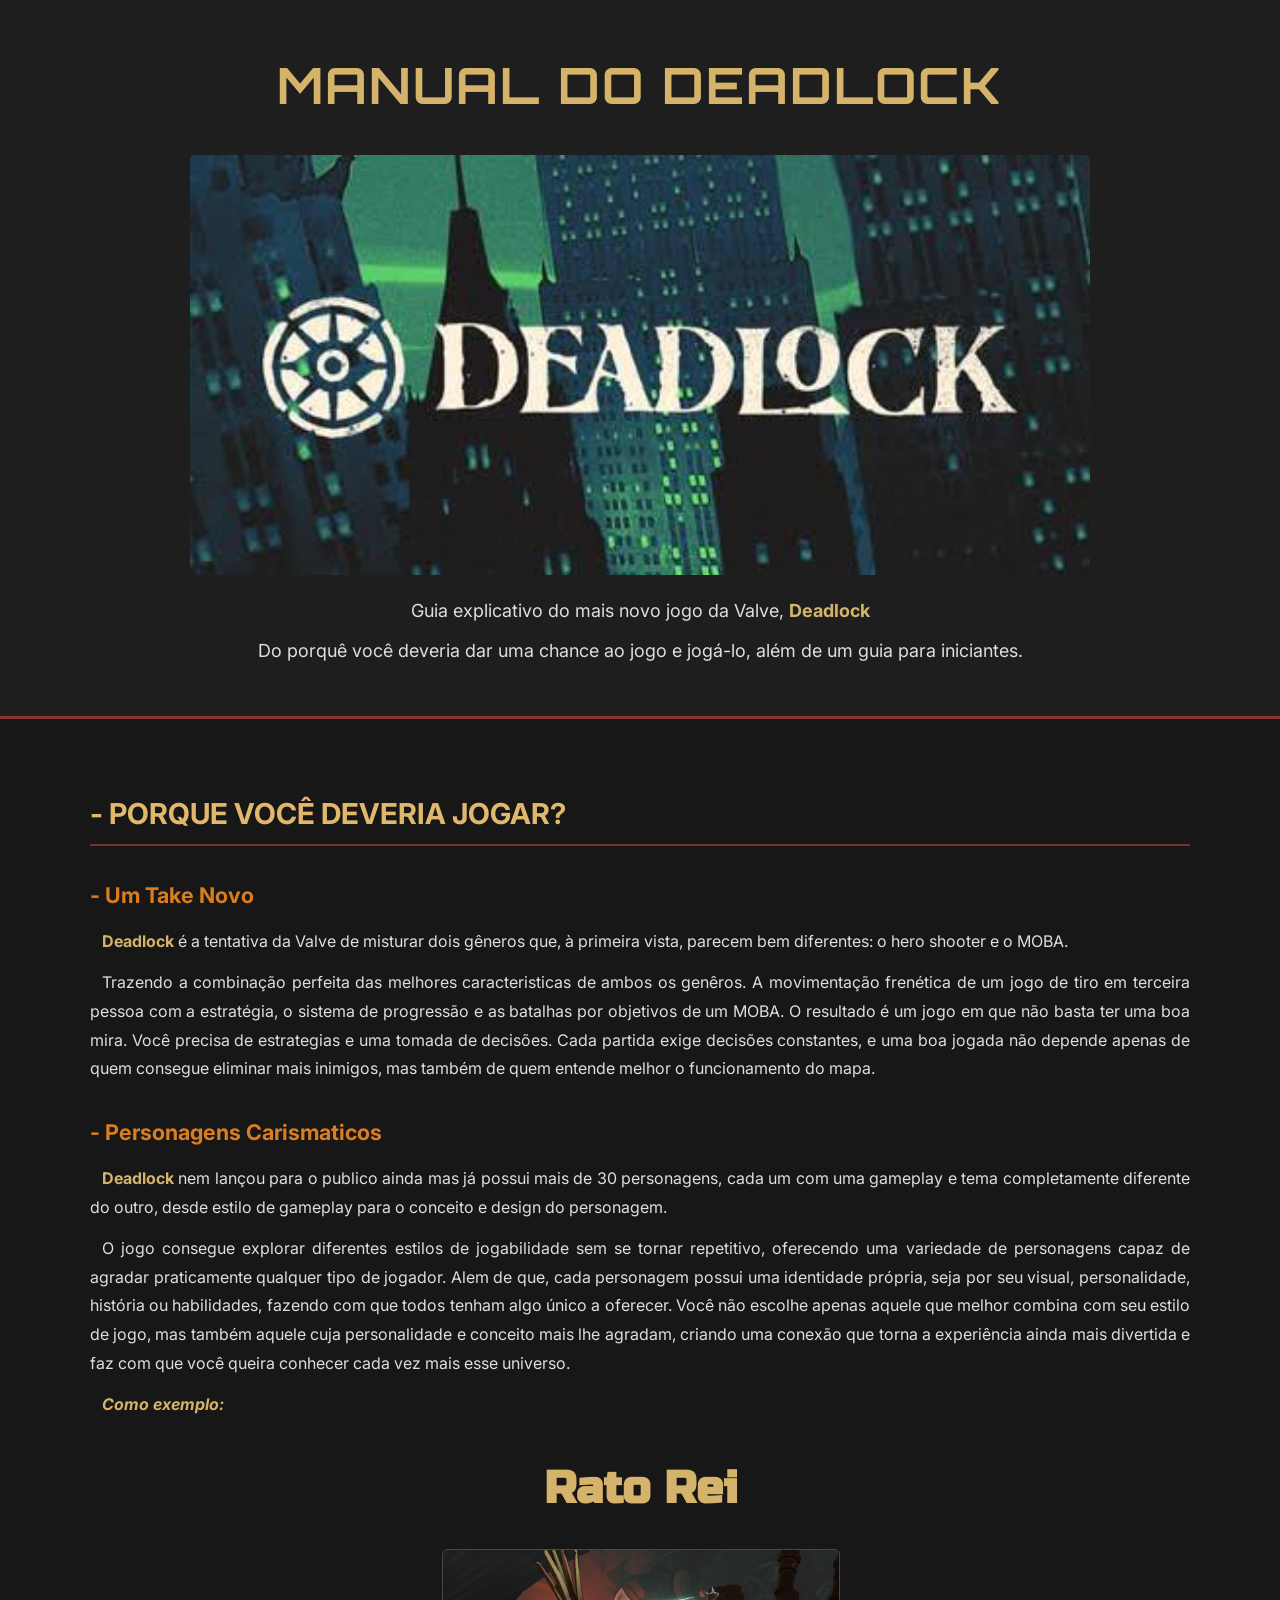
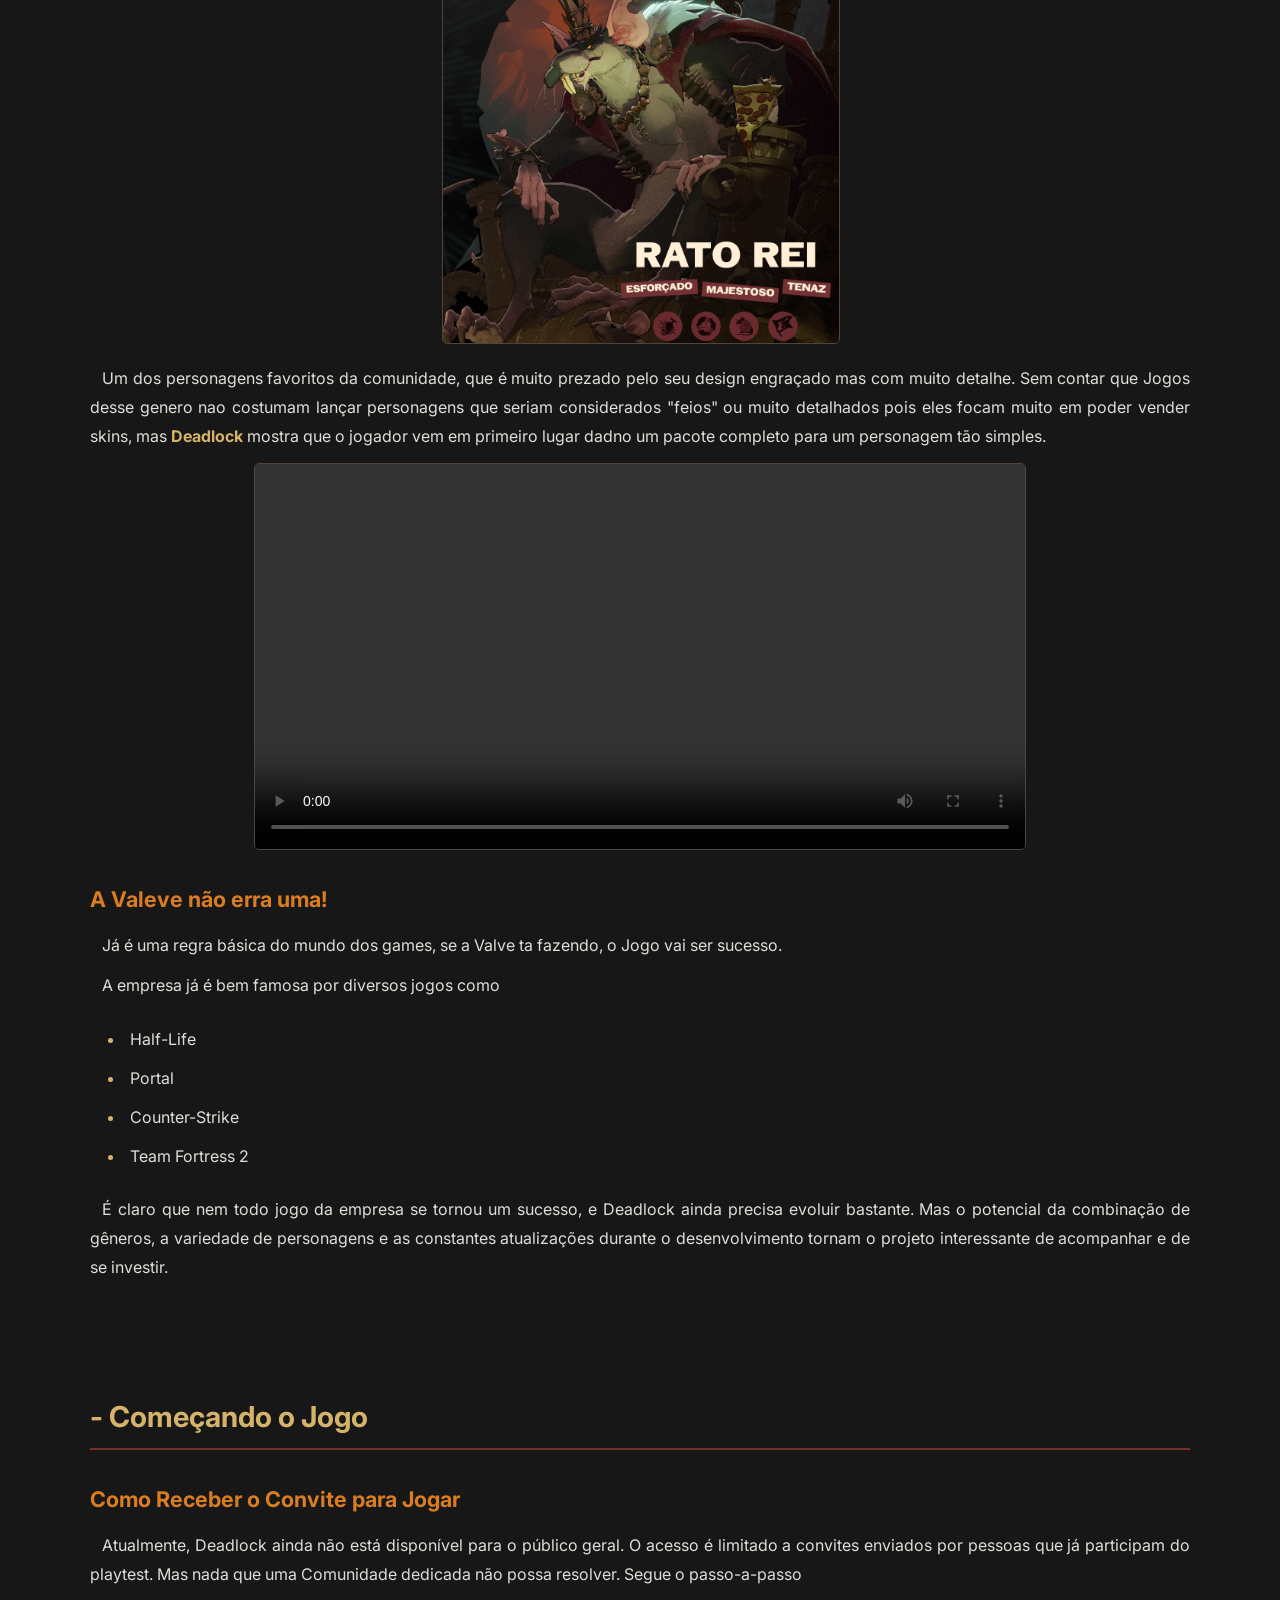
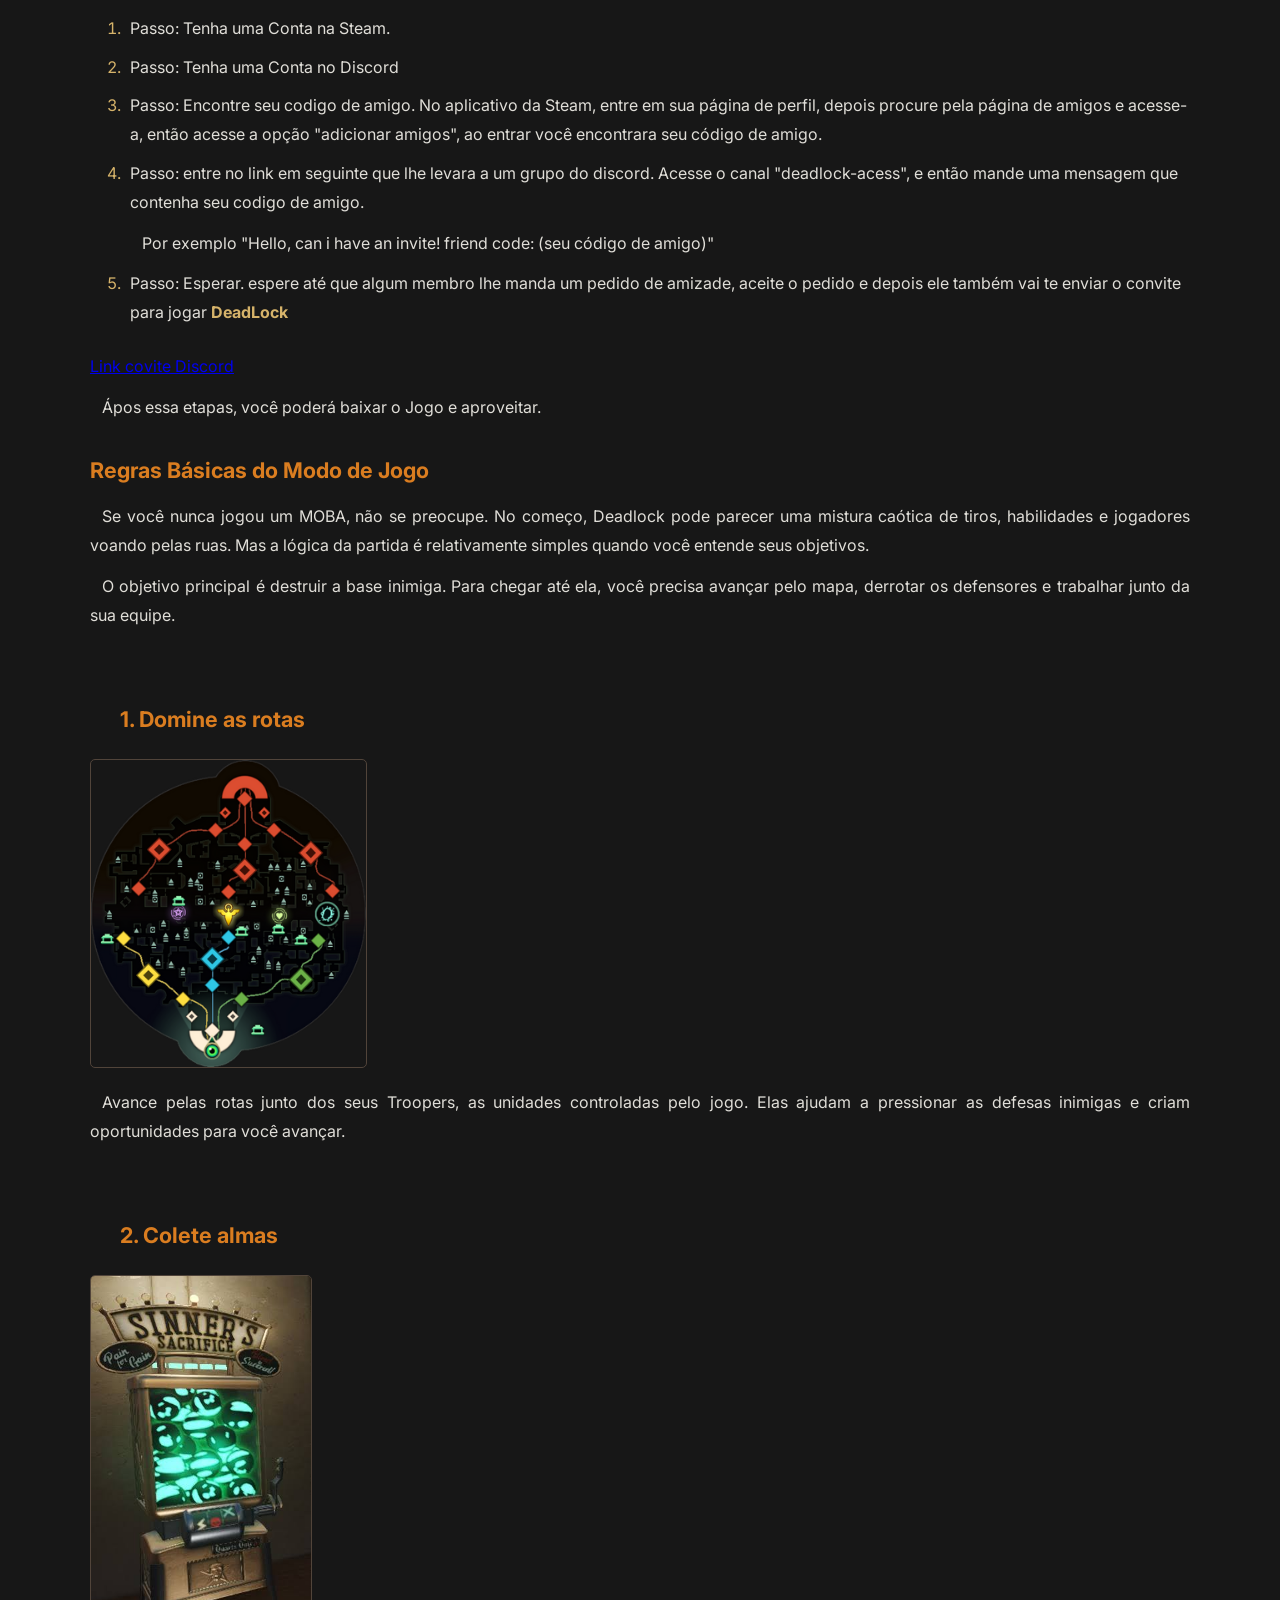
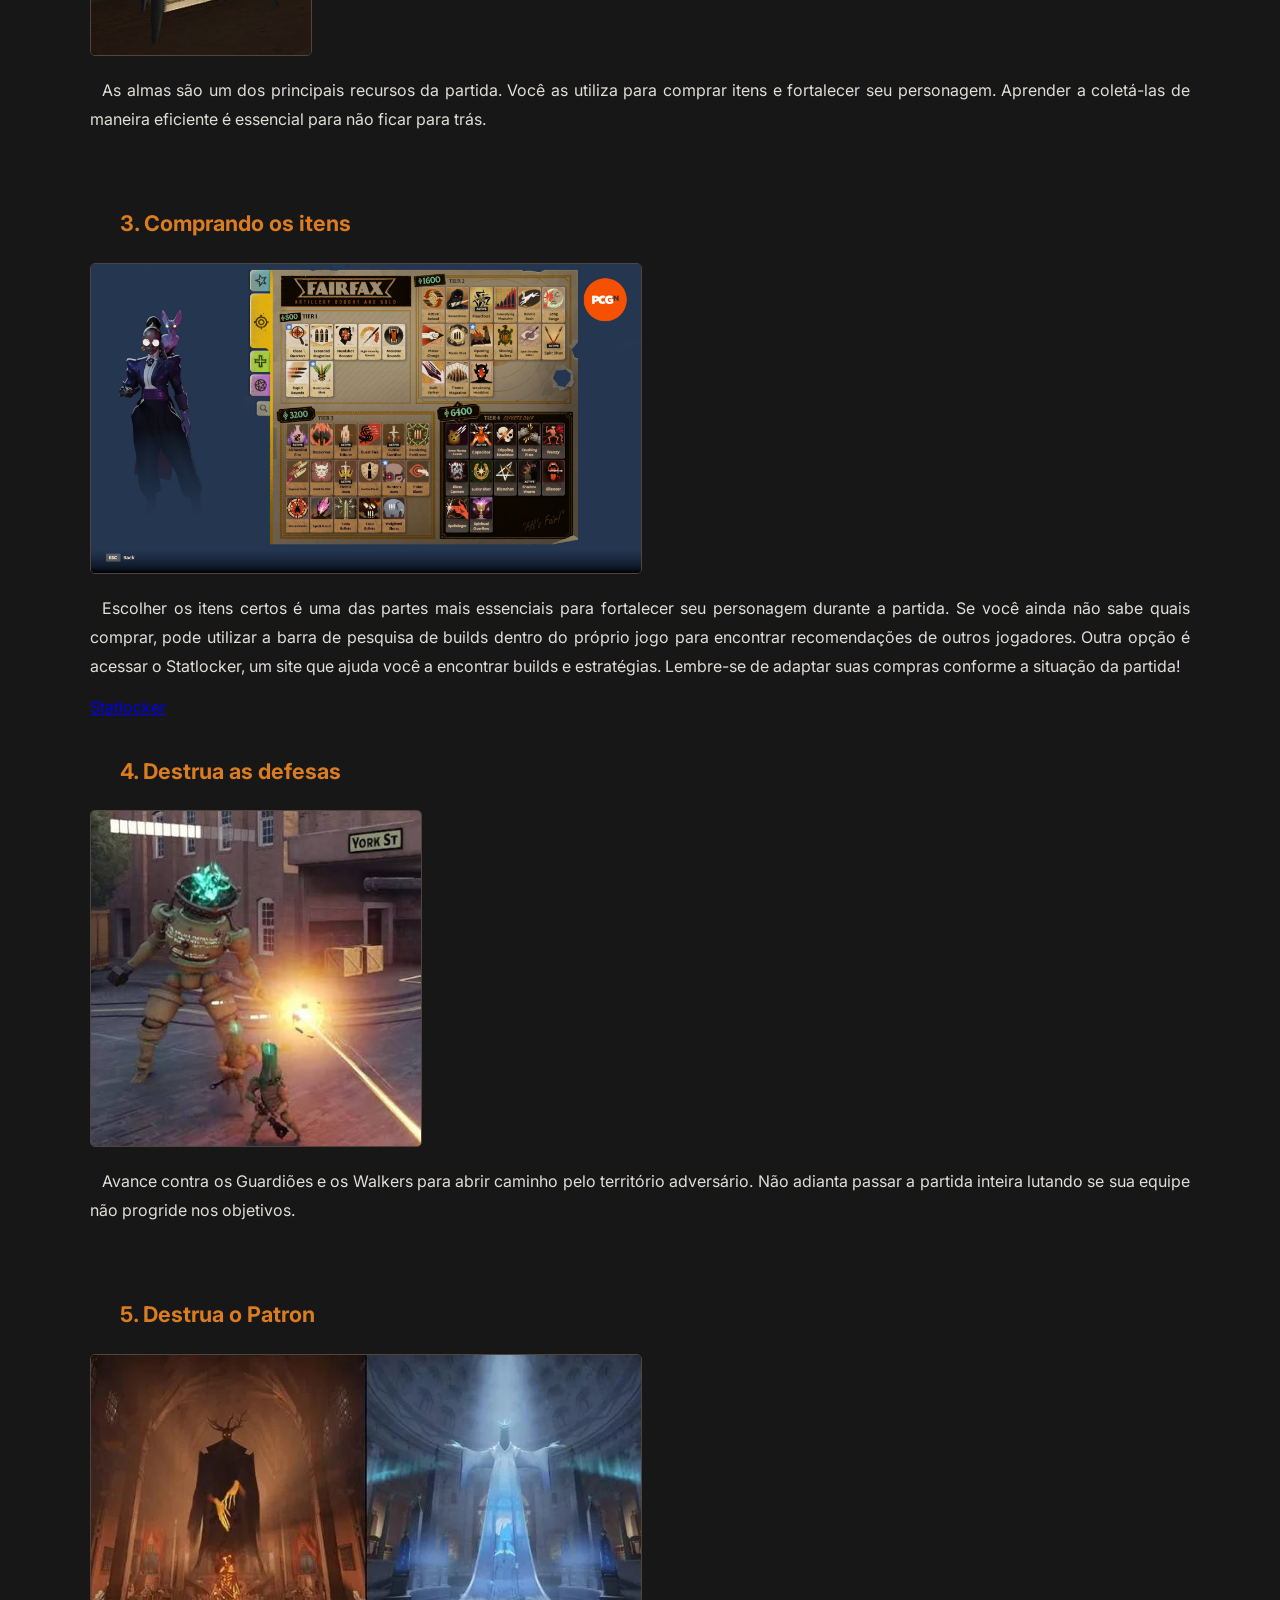
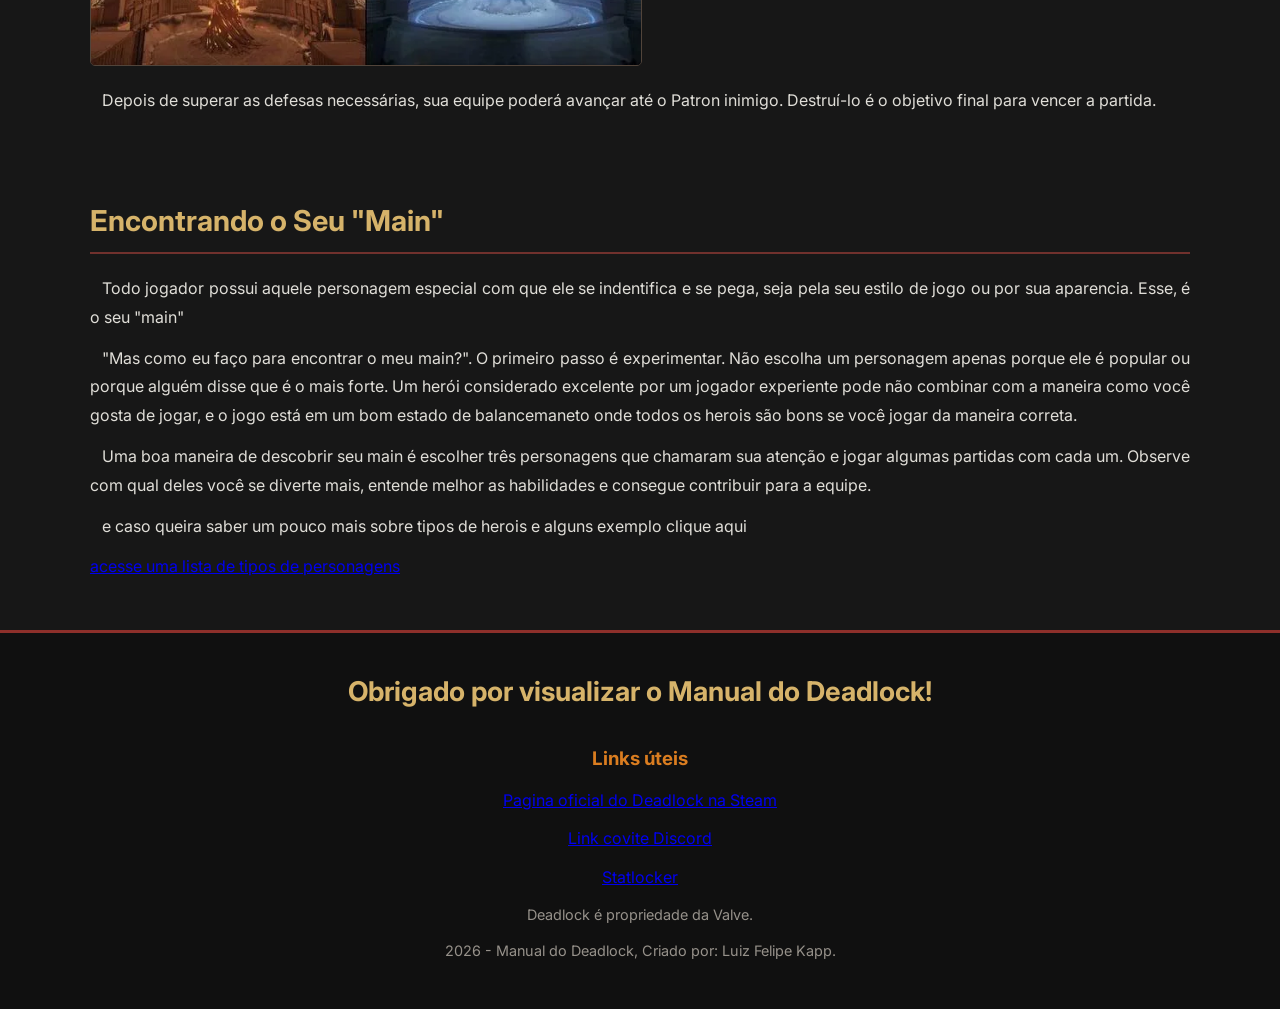
==== Atividade-3/index.html @ a33874e2 "Adicionando pasta principal" ====
<!DOCTYPE html>
<!--Luiz Felipe Kapp-->
<html lang="pt-BR">
<head>
    <meta charset="UTF-8">
    <meta name="viewport" content="width=device-width, initial-scale=1.0">
    
<link rel="preconnect" href="https://fonts.googleapis.com">
<link rel="preconnect" href="https://fonts.gstatic.com" crossorigin>
<link href="https://fonts.googleapis.com/css2?family=Inter:wght@400;500;700&family=Orbitron:wght@500;600;700;800&family=Russo+One&display=swap" rel="stylesheet">


    <link rel="stylesheet" href="style.css">
    <title>DeadLock</title>
    <link rel="icon" href="Imagens/simbolo.png" type="image/png">
</head>
<body>
   <header>
        <h1 class="almendra-sc-regular">Manual do DeadLock</h1>
        <img src="Imagens/deadlock.jpg" alt="Capa do Jogo">
      <div>
            <p> Guia explicativo do mais novo jogo da Valve, <b>Deadlock</b></p>
            <p>Do porquê você deveria dar uma chance ao jogo e jogá-lo, além de um guia para iniciantes.</p>
      </div>
   </header>
    
    <br>   

   <main>
      <h2 id="porquejogar"> - Porque você deveria Jogar?</h2>
         <h3>- Um Take Novo</h3>
            <p><b>Deadlock</b> é a tentativa da Valve de misturar dois gêneros que, à primeira vista, parecem bem diferentes: 
               o hero shooter e o MOBA.</p>

            <p>Trazendo a combinação perfeita das melhores caracteristicas de ambos os genêros. A movimentação frenética 
               de um jogo de tiro em terceira pessoa com a estratégia,
               o sistema de progressão e as batalhas por objetivos de um MOBA. O resultado é um jogo em que não basta ter uma boa mira. 
               Você precisa de estrategias e uma tomada de decisões.
               Cada partida exige decisões constantes, e uma boa jogada não depende apenas de quem consegue eliminar mais inimigos, 
               mas também de quem entende melhor o funcionamento do mapa.</p>

         <h3>- Personagens Carismaticos</h3>
            <p><b>Deadlock</b> nem lançou para o publico ainda mas já possui mais de 30 personagens, cada um com uma gameplay e tema completamente 
               diferente do outro, desde estilo de gameplay para o conceito e design do personagem.</p>

            <p>O jogo consegue explorar diferentes estilos de jogabilidade sem se tornar repetitivo, oferecendo uma variedade de 
               personagens capaz de agradar praticamente qualquer tipo de jogador. Alem de que, cada personagem possui
               uma identidade própria, seja por seu visual, personalidade, história ou habilidades, fazendo com que todos tenham algo único a oferecer. 
               Você não escolhe apenas aquele que melhor combina com seu estilo de jogo, mas também aquele cuja personalidade
               e conceito mais lhe agradam, criando uma conexão que torna a experiência ainda mais divertida e faz com que você
               queira conhecer cada vez mais esse universo.</p>
            
         <p><b><i>Como exemplo:</i></b></p>
         
         <div class="ratoRei">
         <h3><b>Rato Rei</b></h3>
            <img src="Imagens/RR-foto.png" alt="Foto-Rei-Rato"> </div>
               <p>Um dos personagens favoritos da comunidade, que é muito prezado pelo seu design engraçado mas com muito detalhe.
                  Sem contar que Jogos desse genero nao costumam lançar personagens que seriam considerados "feios" ou
                  muito detalhados pois eles focam muito em poder vender skins, mas <b>Deadlock</b> mostra que o jogador vem em
                  primeiro lugar dadno um pacote completo para um personagem tão simples. </p>
            <video controls id="ratoVideo">
               <source src="Imagens/RR-video.mp4" type="video/mp4">
            </video>


         <h3>A Valeve não erra uma!</h3>
            <p>Já é uma regra básica do mundo dos games, se a Valve ta fazendo, o Jogo vai ser sucesso.</p>
            <p>A empresa já é bem famosa por diversos jogos como </p>
         <ul>
            <li>Half-Life</li>
            <li>Portal</li>
            <li>Counter-Strike</li>
            <li>Team Fortress 2</li>
         </ul>
            <p>É claro que nem todo jogo da empresa se tornou um sucesso, e Deadlock ainda precisa evoluir bastante.
               Mas o potencial da combinação de gêneros, a variedade de personagens e as constantes atualizações durante 
               o desenvolvimento tornam o projeto interessante de acompanhar e de se investir.</p>

      <br>
      <br>
      <h2> - Começando o Jogo</h2>

         <h3>Como Receber o Convite para Jogar</h3>
            <p>Atualmente, Deadlock ainda não está disponível para o público geral.
               O acesso é limitado a convites enviados por pessoas que já participam do playtest. 
               Mas nada que uma Comunidade dedicada não possa resolver. Segue o passo-a-passo</p>
         <ol>
            <li>Passo: Tenha uma Conta na Steam.</li>
            <li>Passo: Tenha uma Conta no Discord</li>
            <li>Passo: Encontre seu codigo de amigo. No aplicativo da Steam, entre em sua página de perfil, depois
                procure pela página de amigos e acesse-a, então acesse a opção "adicionar amigos", ao entrar você encontrara
                seu código de amigo.
            </li>
            <li>Passo: entre no link em seguinte que lhe levara a um grupo do discord. Acesse o canal "deadlock-acess",
                e então mande uma mensagem que contenha seu codigo de amigo. <p>Por exemplo "Hello, can i have an invite!
                friend code: (seu código de amigo)"</p>
            </li>
            <li>Passo: Esperar. espere até que algum membro lhe manda um pedido de amizade, aceite o pedido e depois
                ele também vai te enviar o convite para jogar <b>DeadLock</b>
            </li>
         </ol>

            <a href="https://discord.gg/BG3KvAS" target="_blank"> 
               Link covite Discord</a>

            <p>Ápos essa etapas, você poderá baixar o Jogo e aproveitar.</p>

            <!-- Pra deixar bem claro, eu sei que você não nos ensinou como faz para fazer o titulo ter esse recuo para frente,
                 mas eu achei que ficaria melhor e descobri por pesquisa propria. *emoji joinha.-->
         <h3>Regras Básicas do Modo de Jogo</h3>
            <p>Se você nunca jogou um MOBA, não se preocupe. No começo, Deadlock pode parecer uma mistura caótica de tiros, habilidades
               e jogadores voando pelas ruas. Mas a lógica da partida é relativamente simples quando você entende seus objetivos.</p>
            <p>O objetivo principal é destruir a base inimiga. Para chegar até ela, você precisa avançar pelo mapa, derrotar 
               os defensores e trabalhar junto da sua equipe.</p>
      <br>

         <h3 style="text-indent: 30px;">1. Domine as rotas</h3>
            <img src="Imagens/Mapa.png" alt="mapa do jogo" width="25%">
               <p>Avance pelas rotas junto dos seus Troopers, as unidades controladas pelo jogo.
                  Elas ajudam a pressionar as defesas inimigas e criam oportunidades para você avançar.</p>
      <br>
        
         <h3 style="text-indent: 30px;">2. Colete almas</h3>
            <img src="Imagens/Soul.jpg" alt="carrinho de almas" width="20%">
               <p>As almas são um dos principais recursos da partida. Você as utiliza para comprar itens e fortalecer seu personagem. 
                  Aprender a coletá-las de maneira eficiente é essencial para não ficar para trás.</p>
      <br>

         <h3 style="text-indent: 30px;">3. Comprando os itens</h3>
            <img src="Imagens/shop.jpg" alt="shop" width="50%">
               <p>Escolher os itens certos é uma das partes mais essenciais para fortalecer seu personagem durante a partida. 
                  Se você ainda não sabe quais comprar, pode utilizar a barra de pesquisa de builds dentro do próprio jogo para 
                  encontrar recomendações de outros jogadores. Outra opção é acessar o Statlocker, um site que ajuda você a encontrar 
                  builds e estratégias. Lembre-se de adaptar suas compras conforme a situação da partida!</p>
               <a href="https://statlocker.gg/" target="_blank">
               Statlocker</a>
      <br>

         <h3 style="text-indent: 30px;">4. Destrua as defesas</h3>
            <img src="Imagens/guardian.jpg" alt="Guardião da lane" width="30%">
               <p>Avance contra os Guardiões e os Walkers para abrir caminho pelo território adversário. 
                  Não adianta passar a partida inteira lutando se sua equipe não progride nos objetivos.</p>
      <br>

         <h3 style="text-indent: 30px;">5. Destrua o Patron</h3>
            <img src="Imagens/Patrons.webp" alt="Patronos" width="50%">
               <p>Depois de superar as defesas necessárias, sua equipe poderá avançar até o Patron inimigo. 
                  Destruí-lo é o objetivo final para vencer a partida.</p>
      <br>

        
      <h2>Encontrando o Seu "Main"</h2>
         <p>Todo jogador possui aquele personagem especial com que ele se indentifica e se pega, seja pela seu estilo de jogo ou por sua 
            aparencia. Esse, é o seu "main"</p>

         <p>"Mas como eu faço para encontrar o meu main?". O primeiro passo é experimentar. Não escolha um personagem apenas porque ele é 
            popular ou porque alguém disse que é o mais forte. Um herói considerado excelente por um jogador experiente pode não combinar 
            com a maneira como você gosta de jogar, e o jogo está em um bom estado de balancemaneto onde todos os herois são bons 
            se você jogar da maneira correta.</p>

         <p>Uma boa maneira de descobrir seu main é escolher três personagens que chamaram sua atenção e jogar algumas partidas com 
            cada um. Observe com qual deles você se diverte mais, entende melhor as habilidades e consegue contribuir para a equipe.</p>
         <p>e caso queira saber um pouco mais sobre tipos de herois e alguns exemplo clique aqui </p>
            <a href="Tarefa_1.2.html"> 
            acesse uma lista de tipos de personagens</a>
         
   </main>
   <br>

   <footer>
      <h2>Obrigado por visualizar o Manual do Deadlock!</h2>
         <nav>
            <h3>Links úteis</h3>
               <ul>
                  <li>
                     <a href="https://store.steampowered.com/app/1422450/Deadlock/" target="_blank">
                        Pagina oficial do Deadlock na Steam</a>
                  </li>
                  <li>
                     <a href="https://discord.gg/BG3KvAS" target="_blank"> 
                        Link covite Discord</a>
                  </li>
                  <li>
                     <a href="https://statlocker.gg/" target="_blank">
                        Statlocker</a>
                  </li>
               </ul>
         </nav>

      <p>Deadlock é propriedade da Valve.</p>

      <p> 2026 - Manual do Deadlock, Criado por: Luiz Felipe Kapp.</p>
   </footer>   
    
</body>
</html>
---- Atividade-3/style.css ----
/* GERAL */
    *{
        margin: 0%;
    }

    body {
        background-color: #171717;
        color: #e0ded8;
        font-family: "Inter", sans-serif;
        font-size: 16px;
        line-height: 1.8;
    }

    b {
        color: #d6b36a;
    }

    .laranja{
        color: rgb(249, 178, 23);
    }

/* HEADER */
    header{
        background-color: #1e1e1e;
        text-align: center;
        padding: 40px 20px;
        border-bottom: 3px solid #8e302b;
    }

    header h1 {
        color: #d6b36a;
        font-family: "Orbitron", sans-serif;
        font-optical-sizing: auto;
        font-size: 50px;
        margin: 0 0 25px;
        text-transform: uppercase;
        letter-spacing: 2px;
    }

    header img {
        display: block;
        width: 900px;
        height: 420px;
        margin: 0 auto 20px;
        border-radius: 5px;
    }

    header p {
        margin: auto;
        margin: 8px 0;
        font-size: 18px;
    }

/* MAIN */
    main {
        /* 1 numero: altera o top e bottom, 2 numero as laterais*/
        margin: 20px auto;
        width: 1100px;
        padding: 0 30px;
    }

    
    main h2 {
        color: #d6b36a;
        font-size: 1.8rem;
        margin-top: 40px;
        margin-bottom: 20px;
        border-bottom: 2px solid #71312d;
        padding-bottom: 5px;
    }

    #porquejogar {
        color: #e0b76c;
        text-transform: uppercase;
    }

    main h3 {
        color: #da7d20;
        font-size: 1.35rem;
        margin-top: 30px;
        margin-bottom: 12px;
    }

   main p {
        text-indent: 12px;
        margin: 12px auto;
        text-align: justify;
    }

    main img, video {
        max-width: 100%;
        height: auto;
        display: block;
        margin: 20px 0;
        border-radius: 5px;
        border: 1px solid #51443a;
    }

    .ratoRei {
        margin: 0 auto 20px;
        width: 36%;
    }

    .ratoRei h3 {
        font-family: "Russo One", sans-serif;
        text-align: center;
        font-size: 45px;
        margin-bottom: 0;
    }

    #ratoVideo {
        margin: 0 auto 20px;
        width: 70%;
    }

    main ul, main ol {
        padding-left: 35px;
        /* topo, laterais, bottom */
        margin: 25px 0 25px;
    }

    main li {
        padding-left: 5px;
        margin-bottom: 10px;
    }

    /* não lembro se você tinha ensinado isso para a gente, mas eu achei interesante de colocar */
    main li::marker {
        color: #d6b36a;
    }

    a:hover {
    color: #d6b36a;
    text-decoration: underline;
}

/* FOOTER */
    footer {
        background-color: #101010;
        border-top: 3px solid #8e302b;
        padding: 35px 25px;
        text-align: center;
    }

    footer h2 {
        color: #d6b36a;
        font-size: 1.7rem;
    }

    footer h3 {
        color: #da7d20;
        margin-top: 25px;
    }

    footer nav ul {
        /*não sube mover os pontinhos da lista, então tirei, fico até melhor */
        list-style: none;
        padding: 0;
    }

    footer nav li {
        margin: 10px 0;
    }

    footer p {
        color: #96918a;
        font-size: 0.9rem;
        margin: 10px 0;
    }
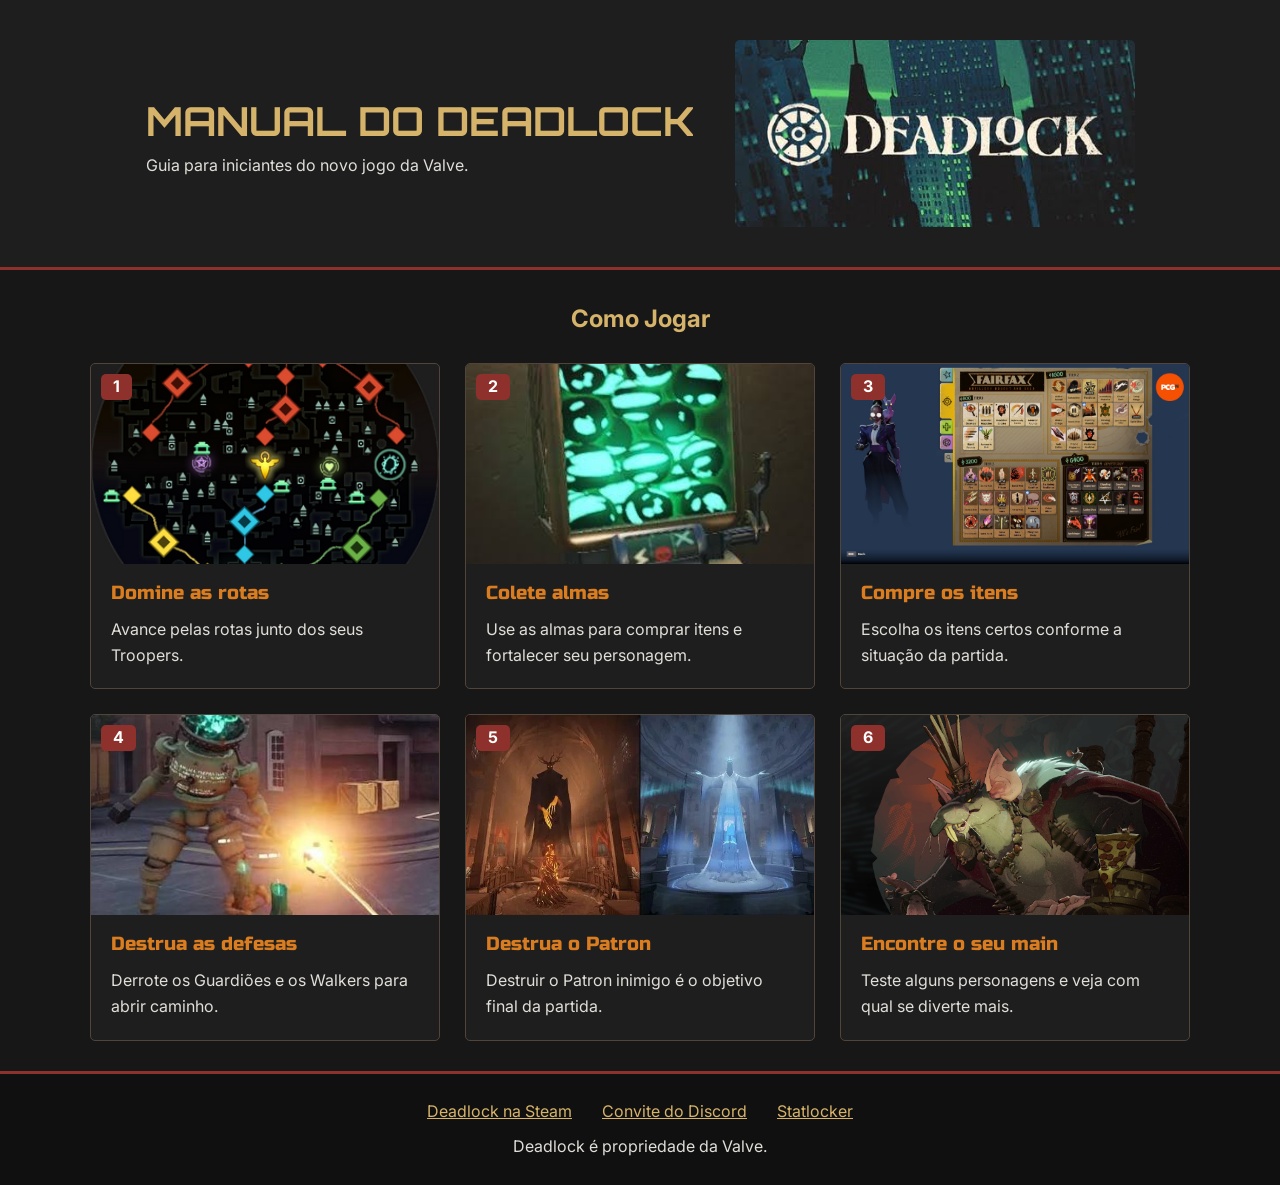
==== commit f218f32a: "adicionar cards ao index" ====
--- a/Atividade-3/index.html
+++ b/Atividade-3/index.html
@@ -1,197 +1,250 @@
-<!DOCTYPE html>
-<!--Luiz Felipe Kapp-->
-<html lang="pt-BR">
-<head>
-    <meta charset="UTF-8">
-    <meta name="viewport" content="width=device-width, initial-scale=1.0">
-    
-<link rel="preconnect" href="https://fonts.googleapis.com">
-<link rel="preconnect" href="https://fonts.gstatic.com" crossorigin>
-<link href="https://fonts.googleapis.com/css2?family=Inter:wght@400;500;700&family=Orbitron:wght@500;600;700;800&family=Russo+One&display=swap" rel="stylesheet">
-
-
-    <link rel="stylesheet" href="style.css">
-    <title>DeadLock</title>
-    <link rel="icon" href="Imagens/simbolo.png" type="image/png">
-</head>
-<body>
-   <header>
-        <h1 class="almendra-sc-regular">Manual do DeadLock</h1>
-        <img src="Imagens/deadlock.jpg" alt="Capa do Jogo">
-      <div>
-            <p> Guia explicativo do mais novo jogo da Valve, <b>Deadlock</b></p>
-            <p>Do porquê você deveria dar uma chance ao jogo e jogá-lo, além de um guia para iniciantes.</p>
-      </div>
-   </header>
-    
-    <br>   
-
-   <main>
-      <h2 id="porquejogar"> - Porque você deveria Jogar?</h2>
-         <h3>- Um Take Novo</h3>
-            <p><b>Deadlock</b> é a tentativa da Valve de misturar dois gêneros que, à primeira vista, parecem bem diferentes: 
-               o hero shooter e o MOBA.</p>
-
-            <p>Trazendo a combinação perfeita das melhores caracteristicas de ambos os genêros. A movimentação frenética 
-               de um jogo de tiro em terceira pessoa com a estratégia,
-               o sistema de progressão e as batalhas por objetivos de um MOBA. O resultado é um jogo em que não basta ter uma boa mira. 
-               Você precisa de estrategias e uma tomada de decisões.
-               Cada partida exige decisões constantes, e uma boa jogada não depende apenas de quem consegue eliminar mais inimigos, 
-               mas também de quem entende melhor o funcionamento do mapa.</p>
-
-         <h3>- Personagens Carismaticos</h3>
-            <p><b>Deadlock</b> nem lançou para o publico ainda mas já possui mais de 30 personagens, cada um com uma gameplay e tema completamente 
-               diferente do outro, desde estilo de gameplay para o conceito e design do personagem.</p>
-
-            <p>O jogo consegue explorar diferentes estilos de jogabilidade sem se tornar repetitivo, oferecendo uma variedade de 
-               personagens capaz de agradar praticamente qualquer tipo de jogador. Alem de que, cada personagem possui
-               uma identidade própria, seja por seu visual, personalidade, história ou habilidades, fazendo com que todos tenham algo único a oferecer. 
-               Você não escolhe apenas aquele que melhor combina com seu estilo de jogo, mas também aquele cuja personalidade
-               e conceito mais lhe agradam, criando uma conexão que torna a experiência ainda mais divertida e faz com que você
-               queira conhecer cada vez mais esse universo.</p>
-            
-         <p><b><i>Como exemplo:</i></b></p>
-         
-         <div class="ratoRei">
-         <h3><b>Rato Rei</b></h3>
-            <img src="Imagens/RR-foto.png" alt="Foto-Rei-Rato"> </div>
-               <p>Um dos personagens favoritos da comunidade, que é muito prezado pelo seu design engraçado mas com muito detalhe.
-                  Sem contar que Jogos desse genero nao costumam lançar personagens que seriam considerados "feios" ou
-                  muito detalhados pois eles focam muito em poder vender skins, mas <b>Deadlock</b> mostra que o jogador vem em
-                  primeiro lugar dadno um pacote completo para um personagem tão simples. </p>
-            <video controls id="ratoVideo">
-               <source src="Imagens/RR-video.mp4" type="video/mp4">
-            </video>
-
-
-         <h3>A Valeve não erra uma!</h3>
-            <p>Já é uma regra básica do mundo dos games, se a Valve ta fazendo, o Jogo vai ser sucesso.</p>
-            <p>A empresa já é bem famosa por diversos jogos como </p>
-         <ul>
-            <li>Half-Life</li>
-            <li>Portal</li>
-            <li>Counter-Strike</li>
-            <li>Team Fortress 2</li>
-         </ul>
-            <p>É claro que nem todo jogo da empresa se tornou um sucesso, e Deadlock ainda precisa evoluir bastante.
-               Mas o potencial da combinação de gêneros, a variedade de personagens e as constantes atualizações durante 
-               o desenvolvimento tornam o projeto interessante de acompanhar e de se investir.</p>
-
-      <br>
-      <br>
-      <h2> - Começando o Jogo</h2>
-
-         <h3>Como Receber o Convite para Jogar</h3>
-            <p>Atualmente, Deadlock ainda não está disponível para o público geral.
-               O acesso é limitado a convites enviados por pessoas que já participam do playtest. 
-               Mas nada que uma Comunidade dedicada não possa resolver. Segue o passo-a-passo</p>
-         <ol>
-            <li>Passo: Tenha uma Conta na Steam.</li>
-            <li>Passo: Tenha uma Conta no Discord</li>
-            <li>Passo: Encontre seu codigo de amigo. No aplicativo da Steam, entre em sua página de perfil, depois
-                procure pela página de amigos e acesse-a, então acesse a opção "adicionar amigos", ao entrar você encontrara
-                seu código de amigo.
-            </li>
-            <li>Passo: entre no link em seguinte que lhe levara a um grupo do discord. Acesse o canal "deadlock-acess",
-                e então mande uma mensagem que contenha seu codigo de amigo. <p>Por exemplo "Hello, can i have an invite!
-                friend code: (seu código de amigo)"</p>
-            </li>
-            <li>Passo: Esperar. espere até que algum membro lhe manda um pedido de amizade, aceite o pedido e depois
-                ele também vai te enviar o convite para jogar <b>DeadLock</b>
-            </li>
-         </ol>
-
-            <a href="https://discord.gg/BG3KvAS" target="_blank"> 
-               Link covite Discord</a>
-
-            <p>Ápos essa etapas, você poderá baixar o Jogo e aproveitar.</p>
-
-            <!-- Pra deixar bem claro, eu sei que você não nos ensinou como faz para fazer o titulo ter esse recuo para frente,
-                 mas eu achei que ficaria melhor e descobri por pesquisa propria. *emoji joinha.-->
-         <h3>Regras Básicas do Modo de Jogo</h3>
-            <p>Se você nunca jogou um MOBA, não se preocupe. No começo, Deadlock pode parecer uma mistura caótica de tiros, habilidades
-               e jogadores voando pelas ruas. Mas a lógica da partida é relativamente simples quando você entende seus objetivos.</p>
-            <p>O objetivo principal é destruir a base inimiga. Para chegar até ela, você precisa avançar pelo mapa, derrotar 
-               os defensores e trabalhar junto da sua equipe.</p>
-      <br>
-
-         <h3 style="text-indent: 30px;">1. Domine as rotas</h3>
-            <img src="Imagens/Mapa.png" alt="mapa do jogo" width="25%">
-               <p>Avance pelas rotas junto dos seus Troopers, as unidades controladas pelo jogo.
-                  Elas ajudam a pressionar as defesas inimigas e criam oportunidades para você avançar.</p>
-      <br>
-        
-         <h3 style="text-indent: 30px;">2. Colete almas</h3>
-            <img src="Imagens/Soul.jpg" alt="carrinho de almas" width="20%">
-               <p>As almas são um dos principais recursos da partida. Você as utiliza para comprar itens e fortalecer seu personagem. 
-                  Aprender a coletá-las de maneira eficiente é essencial para não ficar para trás.</p>
-      <br>
-
-         <h3 style="text-indent: 30px;">3. Comprando os itens</h3>
-            <img src="Imagens/shop.jpg" alt="shop" width="50%">
-               <p>Escolher os itens certos é uma das partes mais essenciais para fortalecer seu personagem durante a partida. 
-                  Se você ainda não sabe quais comprar, pode utilizar a barra de pesquisa de builds dentro do próprio jogo para 
-                  encontrar recomendações de outros jogadores. Outra opção é acessar o Statlocker, um site que ajuda você a encontrar 
-                  builds e estratégias. Lembre-se de adaptar suas compras conforme a situação da partida!</p>
-               <a href="https://statlocker.gg/" target="_blank">
-               Statlocker</a>
-      <br>
-
-         <h3 style="text-indent: 30px;">4. Destrua as defesas</h3>
-            <img src="Imagens/guardian.jpg" alt="Guardião da lane" width="30%">
-               <p>Avance contra os Guardiões e os Walkers para abrir caminho pelo território adversário. 
-                  Não adianta passar a partida inteira lutando se sua equipe não progride nos objetivos.</p>
-      <br>
-
-         <h3 style="text-indent: 30px;">5. Destrua o Patron</h3>
-            <img src="Imagens/Patrons.webp" alt="Patronos" width="50%">
-               <p>Depois de superar as defesas necessárias, sua equipe poderá avançar até o Patron inimigo. 
-                  Destruí-lo é o objetivo final para vencer a partida.</p>
-      <br>
-
-        
-      <h2>Encontrando o Seu "Main"</h2>
-         <p>Todo jogador possui aquele personagem especial com que ele se indentifica e se pega, seja pela seu estilo de jogo ou por sua 
-            aparencia. Esse, é o seu "main"</p>
-
-         <p>"Mas como eu faço para encontrar o meu main?". O primeiro passo é experimentar. Não escolha um personagem apenas porque ele é 
-            popular ou porque alguém disse que é o mais forte. Um herói considerado excelente por um jogador experiente pode não combinar 
-            com a maneira como você gosta de jogar, e o jogo está em um bom estado de balancemaneto onde todos os herois são bons 
-            se você jogar da maneira correta.</p>
-
-         <p>Uma boa maneira de descobrir seu main é escolher três personagens que chamaram sua atenção e jogar algumas partidas com 
-            cada um. Observe com qual deles você se diverte mais, entende melhor as habilidades e consegue contribuir para a equipe.</p>
-         <p>e caso queira saber um pouco mais sobre tipos de herois e alguns exemplo clique aqui </p>
-            <a href="Tarefa_1.2.html"> 
-            acesse uma lista de tipos de personagens</a>
-         
-   </main>
-   <br>
-
-   <footer>
-      <h2>Obrigado por visualizar o Manual do Deadlock!</h2>
-         <nav>
-            <h3>Links úteis</h3>
-               <ul>
-                  <li>
-                     <a href="https://store.steampowered.com/app/1422450/Deadlock/" target="_blank">
-                        Pagina oficial do Deadlock na Steam</a>
-                  </li>
-                  <li>
-                     <a href="https://discord.gg/BG3KvAS" target="_blank"> 
-                        Link covite Discord</a>
-                  </li>
-                  <li>
-                     <a href="https://statlocker.gg/" target="_blank">
-                        Statlocker</a>
-                  </li>
-               </ul>
-         </nav>
-
-      <p>Deadlock é propriedade da Valve.</p>
-
-      <p> 2026 - Manual do Deadlock, Criado por: Luiz Felipe Kapp.</p>
-   </footer>   
-    
-</body>
-</html>+<!DOCTYPE html>
+<!--
+    Alunos:
+    Luiz Felipe Kapp
+    [NOME COMPLETO DO COLEGA DE DUPLA]
+-->
+<html lang="pt-BR">
+<head>
+    <meta charset="UTF-8">
+    <meta name="viewport" content="width=device-width, initial-scale=1.0">
+
+<link rel="preconnect" href="https://fonts.googleapis.com">
+<link rel="preconnect" href="https://fonts.gstatic.com" crossorigin>
+<link href="https://fonts.googleapis.com/css2?family=Inter:wght@400;500;700&family=Orbitron:wght@500;600;700;800&family=Russo+One&display=swap" rel="stylesheet">
+
+    <title>DeadLock</title>
+    <link rel="icon" href="Imagens/simbolo.png" type="image/png">
+
+    <style>
+    /* GERAL */
+        * {
+            margin: 0%;
+            box-sizing: border-box;
+        }
+
+        body {
+            background-color: #171717;
+            color: #e0ded8;
+            font-family: "Inter", sans-serif;
+            line-height: 1.6;
+        }
+
+        a {
+            color: #d6b36a;
+        }
+
+    /* HEADER (flexbox) */
+        header {
+            display: flex;
+            justify-content: center;
+            align-items: center;
+            gap: 40px;
+            background-color: #1e1e1e;
+            padding: 40px 20px;
+            border-bottom: 3px solid #8e302b;
+        }
+
+        header h1 {
+            color: #d6b36a;
+            font-family: "Orbitron", sans-serif;
+            font-size: 40px;
+            text-transform: uppercase;
+        }
+
+        header img {
+            width: 100%;
+            max-width: 400px;
+            border-radius: 5px;
+        }
+
+    /* MAIN */
+        main {
+            margin: 0 auto;
+            max-width: 1160px;
+            padding: 30px;
+        }
+
+        main h2 {
+            color: #d6b36a;
+            text-align: center;
+            margin-bottom: 25px;
+        }
+
+    /* CARDS (grid com 3 colunas) */
+        .cards {
+            display: grid;
+            grid-template-columns: repeat(3, 1fr);
+            gap: 25px;
+        }
+
+        .card {
+            position: relative;
+            background-color: #1e1e1e;
+            border: 1px solid #51443a;
+            border-radius: 5px;
+            overflow: hidden;
+            transition: transform 0.3s;
+            animation: surgir 0.8s ease backwards;
+        }
+
+        .card:hover {
+            transform: translateY(-8px);
+        }
+
+        .card img {
+            display: block;
+            width: 100%;
+            height: 200px;
+            object-fit: cover;
+        }
+
+        .card h3 {
+            color: #da7d20;
+            font-family: "Russo One", sans-serif;
+            font-weight: 400;
+            padding: 15px 20px 0;
+        }
+
+        .card p {
+            padding: 8px 20px 20px;
+        }
+
+        /* número preso no canto do card (position) */
+        .numero {
+            position: absolute;
+            top: 10px;
+            left: 10px;
+            background-color: #8e302b;
+            color: #ffffff;
+            font-weight: 700;
+            padding: 0 12px;
+            border-radius: 5px;
+        }
+
+    /* FOOTER (flexbox) */
+        footer {
+            background-color: #101010;
+            border-top: 3px solid #8e302b;
+            padding: 25px;
+            text-align: center;
+        }
+
+        footer ul {
+            display: flex;
+            flex-wrap: wrap;
+            justify-content: center;
+            gap: 10px 30px;
+            list-style: none;
+            padding: 0;
+            margin-bottom: 10px;
+        }
+
+    /* ANIMAÇÃO */
+        @keyframes surgir {
+            from {
+                opacity: 0;
+                transform: translateY(30px);
+            }
+            to {
+                opacity: 1;
+                transform: translateY(0);
+            }
+        }
+
+    /* TABLET */
+        @media (max-width: 1024px) {
+            header img {
+                max-width: 300px;
+            }
+
+            .cards {
+                grid-template-columns: repeat(2, 1fr);
+            }
+        }
+
+    /* CELULAR */
+        @media (max-width: 600px) {
+            header {
+                flex-direction: column;
+                text-align: center;
+            }
+
+            header h1 {
+                font-size: 28px;
+            }
+
+            .cards {
+                grid-template-columns: 1fr;
+            }
+        }
+    </style>
+</head>
+<body>
+    <header>
+        <div>
+            <h1>Manual do DeadLock</h1>
+            <p>Guia para iniciantes do novo jogo da Valve.</p>
+        </div>
+        <img src="Imagens/deadlock.jpg" alt="Capa do jogo">
+    </header>
+
+    <main>
+        <h2>Como Jogar</h2>
+
+        <!-- Para criar um card novo, copie um article inteiro e troque a imagem e os textos -->
+        <div class="cards">
+            <article class="card">
+                <span class="numero">1</span>
+                <img src="Imagens/Mapa.png" alt="Mapa do jogo">
+                <h3>Domine as rotas</h3>
+                <p>Avance pelas rotas junto dos seus Troopers.</p>
+            </article>
+
+            <article class="card">
+                <span class="numero">2</span>
+                <img src="Imagens/Soul.jpg" alt="Máquina cheia de almas">
+                <h3>Colete almas</h3>
+                <p>Use as almas para comprar itens e fortalecer seu personagem.</p>
+            </article>
+
+            <article class="card">
+                <span class="numero">3</span>
+                <img src="Imagens/shop.jpg" alt="Loja de itens do jogo">
+                <h3>Compre os itens</h3>
+                <p>Escolha os itens certos conforme a situação da partida.</p>
+            </article>
+
+            <article class="card">
+                <span class="numero">4</span>
+                <img src="Imagens/guardian.jpg" alt="Guardião da rota">
+                <h3>Destrua as defesas</h3>
+                <p>Derrote os Guardiões e os Walkers para abrir caminho.</p>
+            </article>
+
+            <article class="card">
+                <span class="numero">5</span>
+                <img src="Imagens/Patrons.webp" alt="Os dois Patrons">
+                <h3>Destrua o Patron</h3>
+                <p>Destruir o Patron inimigo é o objetivo final da partida.</p>
+            </article>
+
+            <article class="card">
+                <span class="numero">6</span>
+                <img src="Imagens/RR-foto.png" alt="Personagem Rato Rei" style="object-position: top;">
+                <h3>Encontre o seu main</h3>
+                <p>Teste alguns personagens e veja com qual se diverte mais.</p>
+            </article>
+        </div>
+    </main>
+
+    <footer>
+        <ul>
+            <li><a href="https://store.steampowered.com/app/1422450/Deadlock/" target="_blank">Deadlock na Steam</a></li>
+            <li><a href="https://discord.gg/BG3KvAS" target="_blank">Convite do Discord</a></li>
+            <li><a href="https://statlocker.gg/" target="_blank">Statlocker</a></li>
+        </ul>
+        <p>Deadlock é propriedade da Valve.</p>
+    </footer>
+</body>
+</html>
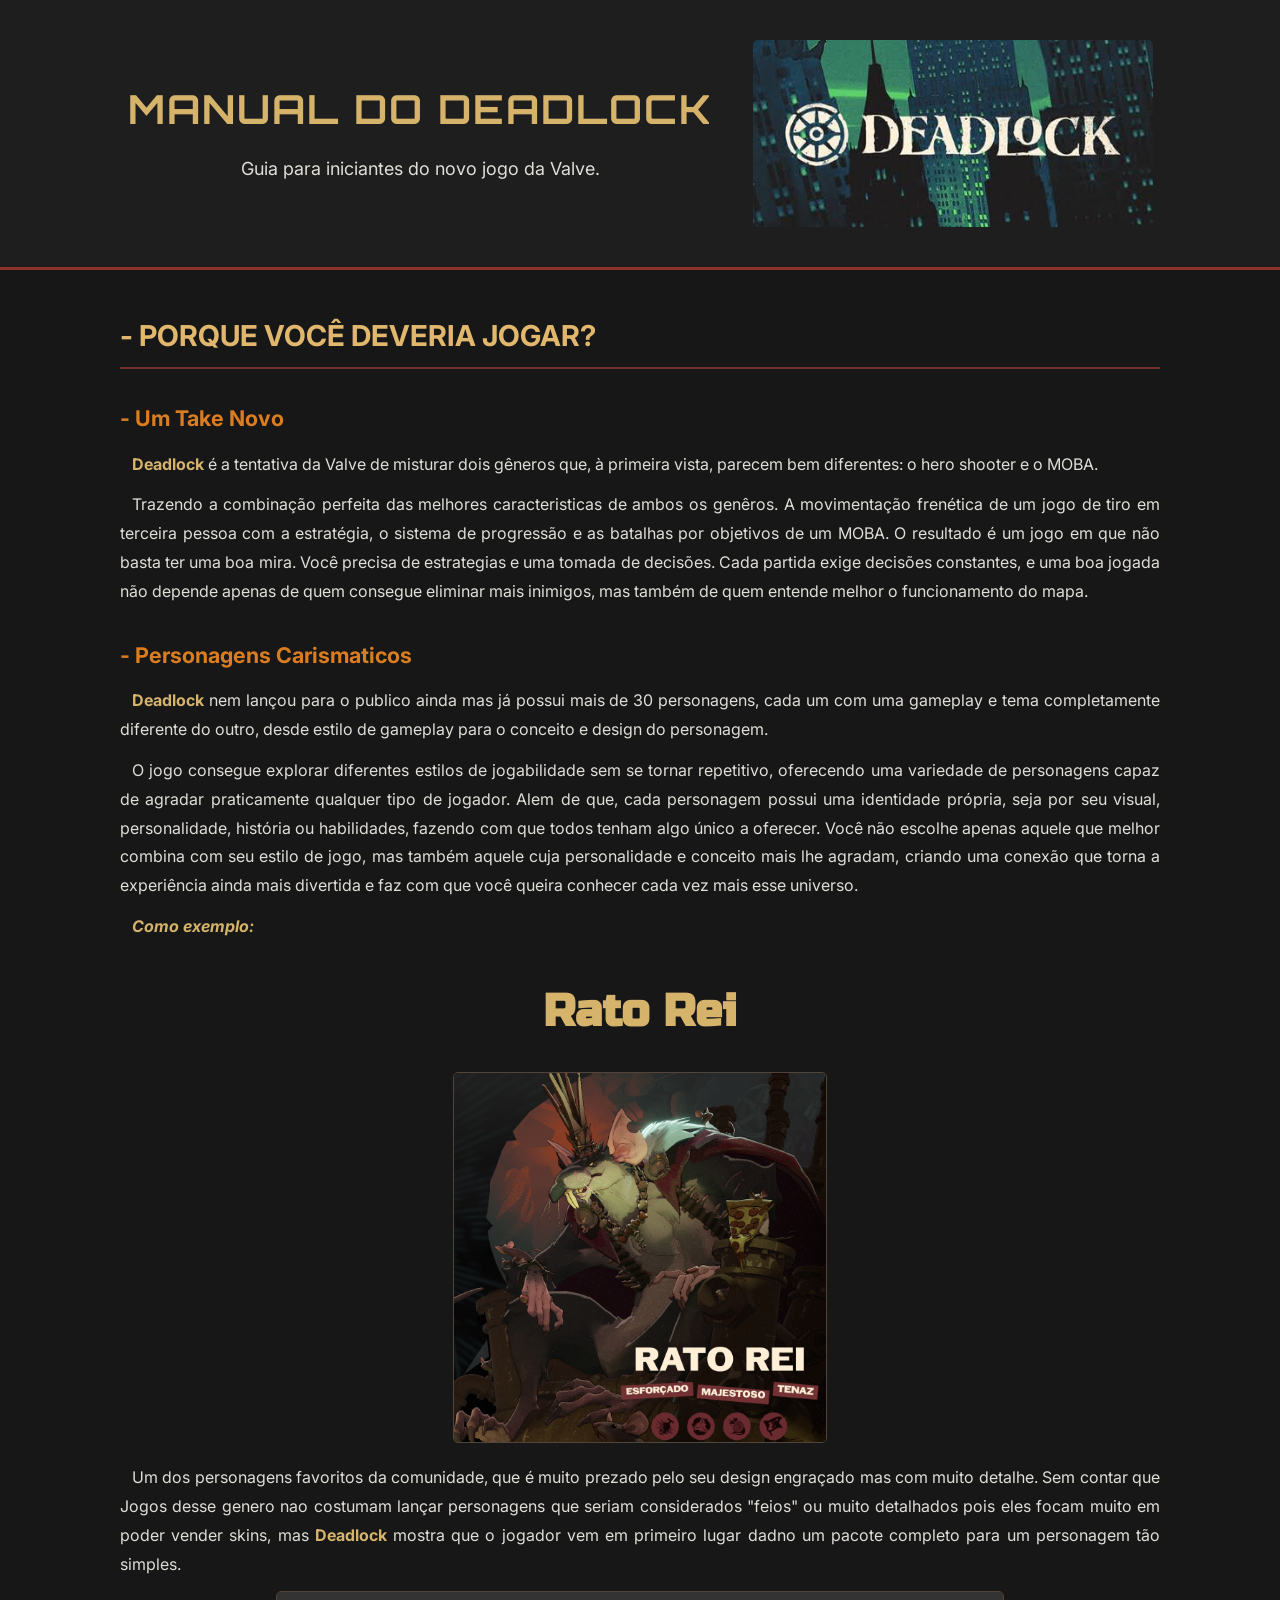
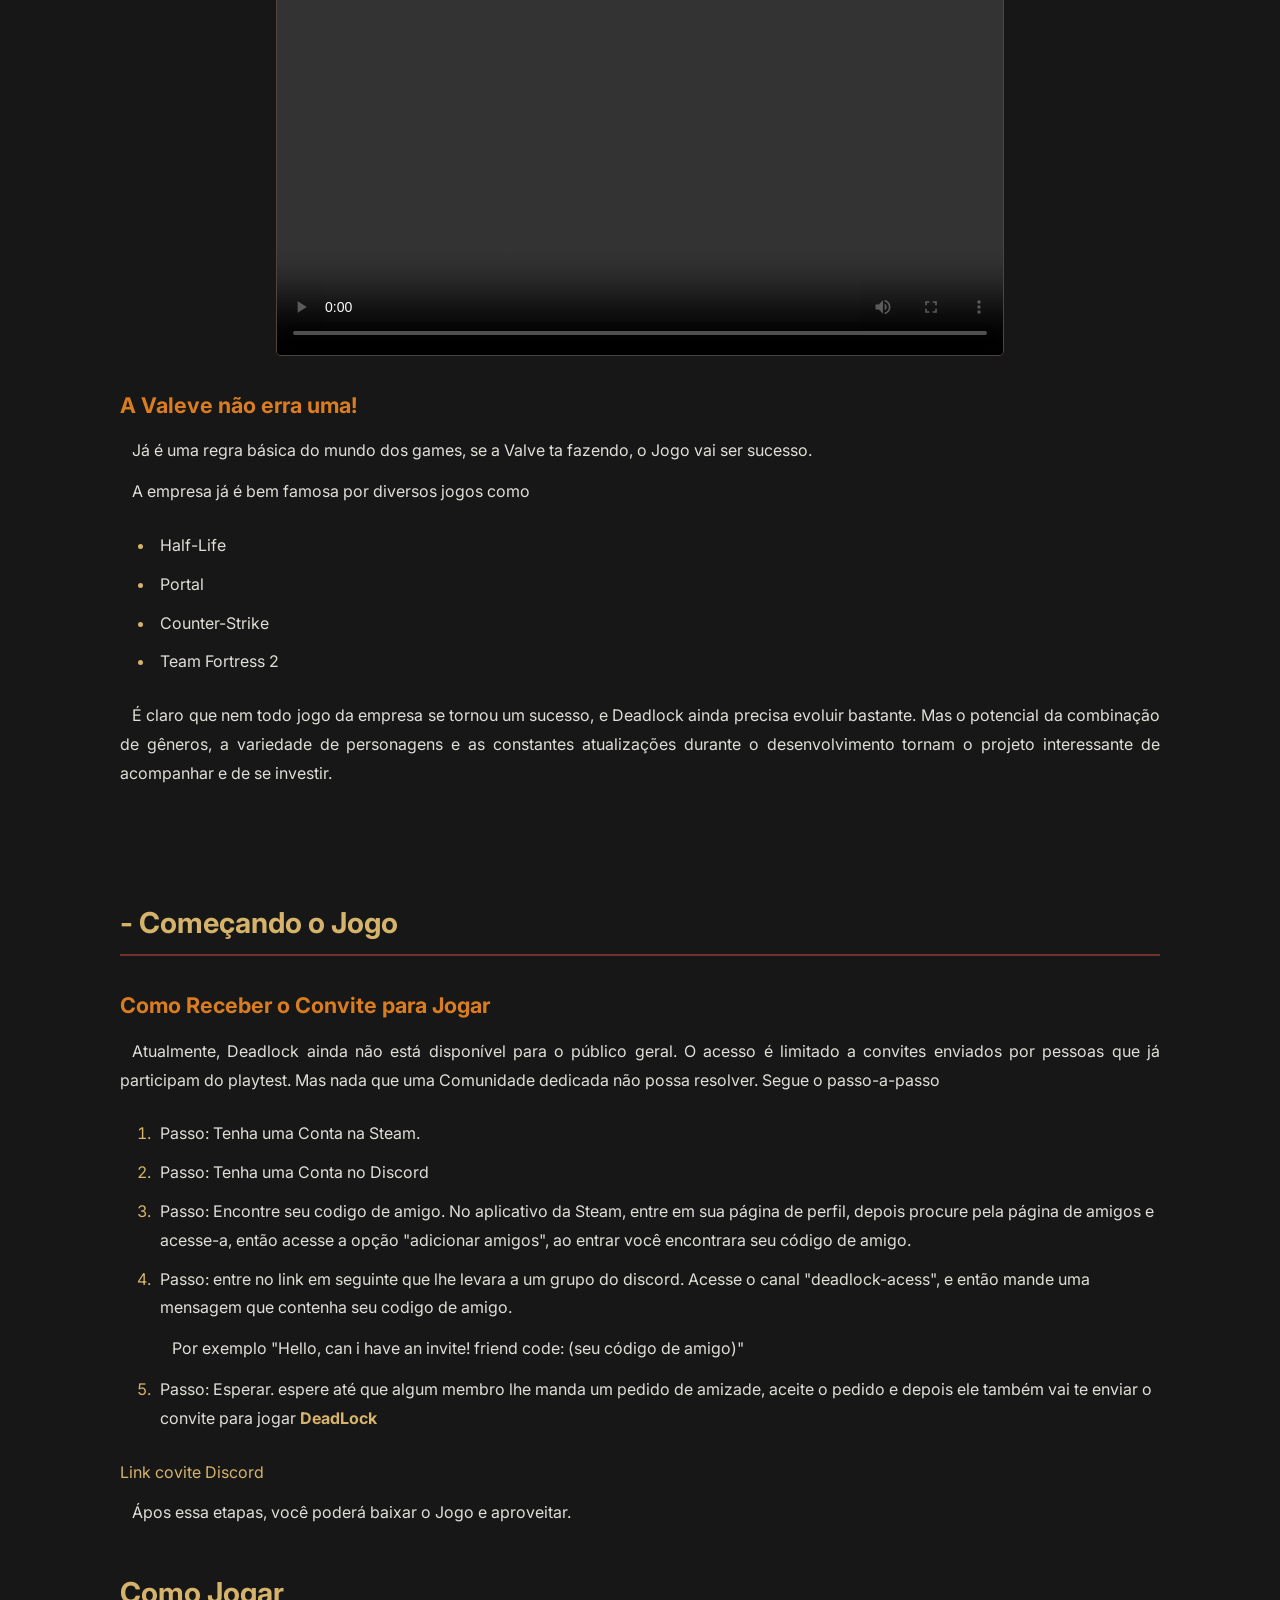
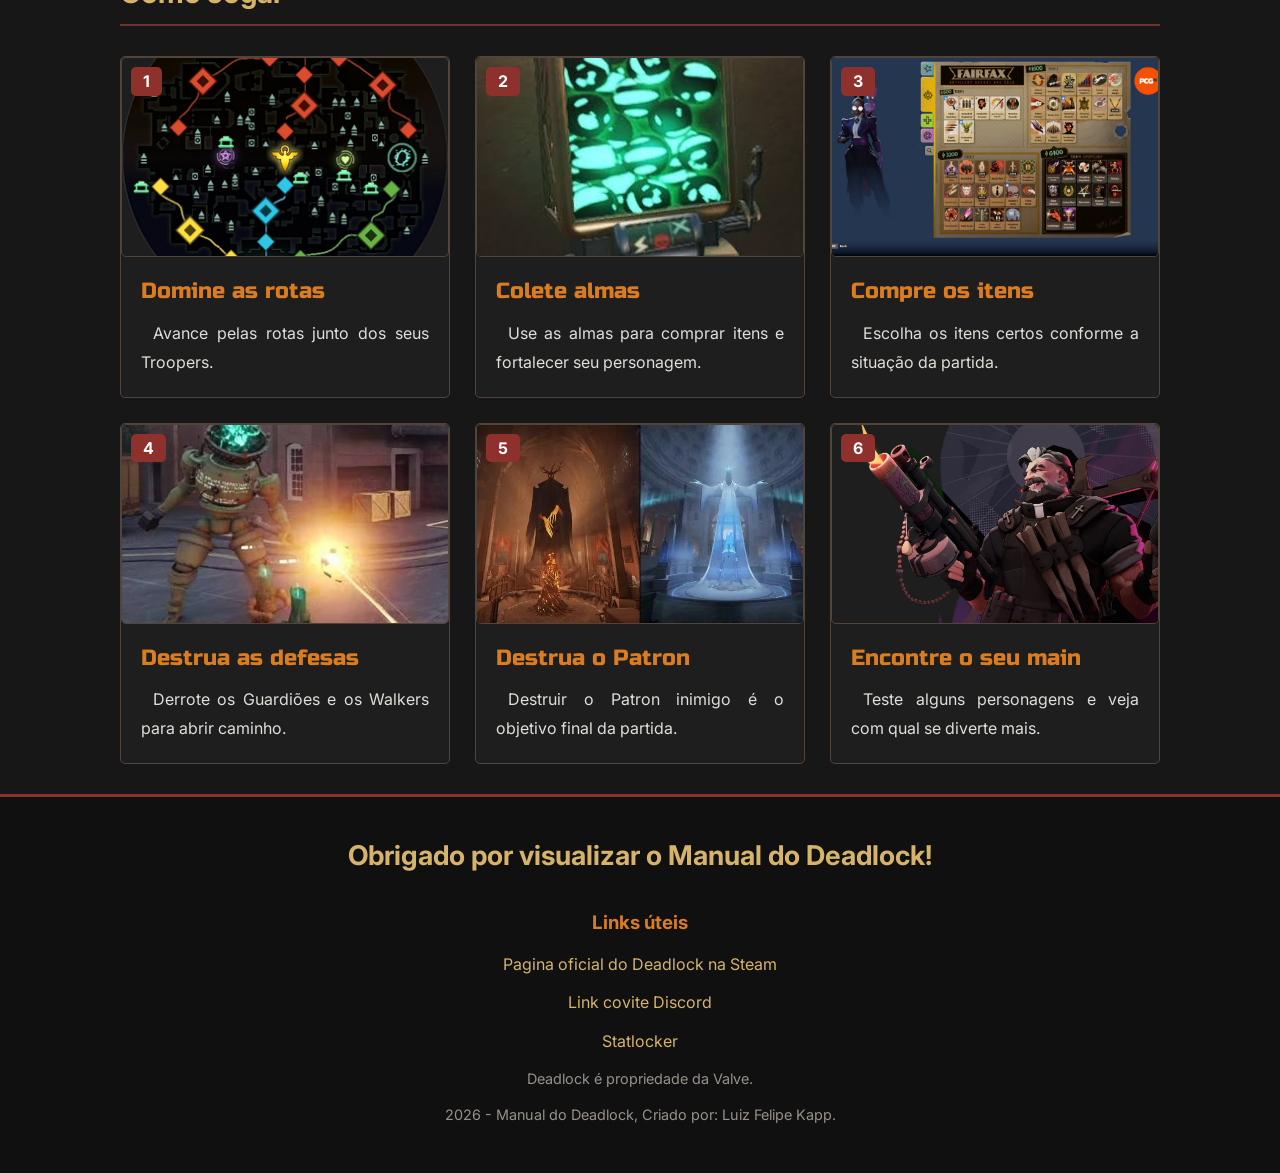
==== commit b195bf46: "Adicionar animação" ====
--- a/Atividade-3/index.html
+++ b/Atividade-3/index.html
@@ -1,8 +1,8 @@
 <!DOCTYPE html>
 <!--
     Alunos:
-    Luiz Felipe Kapp
-    [NOME COMPLETO DO COLEGA DE DUPLA]
+    -Lucas Danna 
+    -Luiz Felipe Kapp
 -->
 <html lang="pt-BR">
 <head>
@@ -13,172 +13,10 @@
 <link rel="preconnect" href="https://fonts.gstatic.com" crossorigin>
 <link href="https://fonts.googleapis.com/css2?family=Inter:wght@400;500;700&family=Orbitron:wght@500;600;700;800&family=Russo+One&display=swap" rel="stylesheet">
 
+    <link rel="stylesheet" href="style.css">
     <title>DeadLock</title>
     <link rel="icon" href="Imagens/simbolo.png" type="image/png">
 
-    <style>
-    /* GERAL */
-        * {
-            margin: 0%;
-            box-sizing: border-box;
-        }
-
-        body {
-            background-color: #171717;
-            color: #e0ded8;
-            font-family: "Inter", sans-serif;
-            line-height: 1.6;
-        }
-
-        a {
-            color: #d6b36a;
-        }
-
-    /* HEADER (flexbox) */
-        header {
-            display: flex;
-            justify-content: center;
-            align-items: center;
-            gap: 40px;
-            background-color: #1e1e1e;
-            padding: 40px 20px;
-            border-bottom: 3px solid #8e302b;
-        }
-
-        header h1 {
-            color: #d6b36a;
-            font-family: "Orbitron", sans-serif;
-            font-size: 40px;
-            text-transform: uppercase;
-        }
-
-        header img {
-            width: 100%;
-            max-width: 400px;
-            border-radius: 5px;
-        }
-
-    /* MAIN */
-        main {
-            margin: 0 auto;
-            max-width: 1160px;
-            padding: 30px;
-        }
-
-        main h2 {
-            color: #d6b36a;
-            text-align: center;
-            margin-bottom: 25px;
-        }
-
-    /* CARDS (grid com 3 colunas) */
-        .cards {
-            display: grid;
-            grid-template-columns: repeat(3, 1fr);
-            gap: 25px;
-        }
-
-        .card {
-            position: relative;
-            background-color: #1e1e1e;
-            border: 1px solid #51443a;
-            border-radius: 5px;
-            overflow: hidden;
-            transition: transform 0.3s;
-            animation: surgir 0.8s ease backwards;
-        }
-
-        .card:hover {
-            transform: translateY(-8px);
-        }
-
-        .card img {
-            display: block;
-            width: 100%;
-            height: 200px;
-            object-fit: cover;
-        }
-
-        .card h3 {
-            color: #da7d20;
-            font-family: "Russo One", sans-serif;
-            font-weight: 400;
-            padding: 15px 20px 0;
-        }
-
-        .card p {
-            padding: 8px 20px 20px;
-        }
-
-        /* número preso no canto do card (position) */
-        .numero {
-            position: absolute;
-            top: 10px;
-            left: 10px;
-            background-color: #8e302b;
-            color: #ffffff;
-            font-weight: 700;
-            padding: 0 12px;
-            border-radius: 5px;
-        }
-
-    /* FOOTER (flexbox) */
-        footer {
-            background-color: #101010;
-            border-top: 3px solid #8e302b;
-            padding: 25px;
-            text-align: center;
-        }
-
-        footer ul {
-            display: flex;
-            flex-wrap: wrap;
-            justify-content: center;
-            gap: 10px 30px;
-            list-style: none;
-            padding: 0;
-            margin-bottom: 10px;
-        }
-
-    /* ANIMAÇÃO */
-        @keyframes surgir {
-            from {
-                opacity: 0;
-                transform: translateY(30px);
-            }
-            to {
-                opacity: 1;
-                transform: translateY(0);
-            }
-        }
-
-    /* TABLET */
-        @media (max-width: 1024px) {
-            header img {
-                max-width: 300px;
-            }
-
-            .cards {
-                grid-template-columns: repeat(2, 1fr);
-            }
-        }
-
-    /* CELULAR */
-        @media (max-width: 600px) {
-            header {
-                flex-direction: column;
-                text-align: center;
-            }
-
-            header h1 {
-                font-size: 28px;
-            }
-
-            .cards {
-                grid-template-columns: 1fr;
-            }
-        }
-    </style>
 </head>
 <body>
     <header>
@@ -190,61 +28,155 @@
     </header>
 
     <main>
+
+        <h2 id="porquejogar"> - Porque você deveria Jogar?</h2>
+            <h3>- Um Take Novo</h3>
+                <p><b>Deadlock</b> é a tentativa da Valve de misturar dois gêneros que, à primeira vista, parecem bem diferentes: 
+                o hero shooter e o MOBA.</p>
+
+                <p>Trazendo a combinação perfeita das melhores caracteristicas de ambos os genêros. A movimentação frenética 
+                de um jogo de tiro em terceira pessoa com a estratégia,
+                o sistema de progressão e as batalhas por objetivos de um MOBA. O resultado é um jogo em que não basta ter uma boa mira. 
+                Você precisa de estrategias e uma tomada de decisões.
+                Cada partida exige decisões constantes, e uma boa jogada não depende apenas de quem consegue eliminar mais inimigos, 
+                mas também de quem entende melhor o funcionamento do mapa.</p>
+
+            <h3>- Personagens Carismaticos</h3>
+                <p><b>Deadlock</b> nem lançou para o publico ainda mas já possui mais de 30 personagens, cada um com uma gameplay e tema completamente 
+                diferente do outro, desde estilo de gameplay para o conceito e design do personagem.</p>
+
+                <p>O jogo consegue explorar diferentes estilos de jogabilidade sem se tornar repetitivo, oferecendo uma variedade de 
+                personagens capaz de agradar praticamente qualquer tipo de jogador. Alem de que, cada personagem possui
+                uma identidade própria, seja por seu visual, personalidade, história ou habilidades, fazendo com que todos tenham algo único a oferecer. 
+                Você não escolhe apenas aquele que melhor combina com seu estilo de jogo, mas também aquele cuja personalidade
+                e conceito mais lhe agradam, criando uma conexão que torna a experiência ainda mais divertida e faz com que você
+                queira conhecer cada vez mais esse universo.</p>
+            
+            <p><b><i>Como exemplo:</i></b></p>
+                <div class="ratoRei">
+                <h3><b>Rato Rei</b></h3>
+                    <img src="Imagens/RR-foto.png" alt="Foto-Rei-Rato"> </div>
+                    <p>Um dos personagens favoritos da comunidade, que é muito prezado pelo seu design engraçado mas com muito detalhe.
+                        Sem contar que Jogos desse genero nao costumam lançar personagens que seriam considerados "feios" ou
+                        muito detalhados pois eles focam muito em poder vender skins, mas <b>Deadlock</b> mostra que o jogador vem em
+                        primeiro lugar dadno um pacote completo para um personagem tão simples. </p>
+                    <video controls id="ratoVideo">
+                    <source src="Imagens/RR-video.mp4" type="video/mp4">
+                    </video>
+
+
+            <h3>A Valeve não erra uma!</h3>
+                <p>Já é uma regra básica do mundo dos games, se a Valve ta fazendo, o Jogo vai ser sucesso.</p>
+                <p>A empresa já é bem famosa por diversos jogos como </p>
+            <ul>
+                <li>Half-Life</li>
+                <li>Portal</li>
+                <li>Counter-Strike</li>
+                <li>Team Fortress 2</li>
+            </ul>
+                <p>É claro que nem todo jogo da empresa se tornou um sucesso, e Deadlock ainda precisa evoluir bastante.
+                Mas o potencial da combinação de gêneros, a variedade de personagens e as constantes atualizações durante 
+                o desenvolvimento tornam o projeto interessante de acompanhar e de se investir.</p>
+
+        <br>
+        <br>
+        <h2> - Começando o Jogo</h2>
+
+            <h3>Como Receber o Convite para Jogar</h3>
+                <p>Atualmente, Deadlock ainda não está disponível para o público geral.
+                O acesso é limitado a convites enviados por pessoas que já participam do playtest. 
+                Mas nada que uma Comunidade dedicada não possa resolver. Segue o passo-a-passo</p>
+
+                <ol>
+                    <li>Passo: Tenha uma Conta na Steam.</li>
+                    <li>Passo: Tenha uma Conta no Discord</li>
+                    <li>Passo: Encontre seu codigo de amigo. No aplicativo da Steam, entre em sua página de perfil, depois
+                        procure pela página de amigos e acesse-a, então acesse a opção "adicionar amigos", ao entrar você encontrara
+                        seu código de amigo.
+                    </li>
+                    <li>Passo: entre no link em seguinte que lhe levara a um grupo do discord. Acesse o canal "deadlock-acess",
+                        e então mande uma mensagem que contenha seu codigo de amigo. <p>Por exemplo "Hello, can i have an invite!
+                        friend code: (seu código de amigo)"</p>
+                    </li>
+                    <li>Passo: Esperar. espere até que algum membro lhe manda um pedido de amizade, aceite o pedido e depois
+                        ele também vai te enviar o convite para jogar <b>DeadLock</b>
+                    </li>
+                </ol>
+
+            <a href="https://discord.gg/BG3KvAS" target="_blank"> 
+               Link covite Discord</a>
+
+            <p>Ápos essa etapas, você poderá baixar o Jogo e aproveitar.</p>
+        
         <h2>Como Jogar</h2>
+            <div class="cards">
+                <article class="card">
+                    <span class="numero">1</span>
+                    <img src="Imagens/Mapa.png" alt="Mapa do jogo">
+                    <h3>Domine as rotas</h3>
+                    <p>Avance pelas rotas junto dos seus Troopers.</p>
+                </article>
 
-        <!-- Para criar um card novo, copie um article inteiro e troque a imagem e os textos -->
-        <div class="cards">
-            <article class="card">
-                <span class="numero">1</span>
-                <img src="Imagens/Mapa.png" alt="Mapa do jogo">
-                <h3>Domine as rotas</h3>
-                <p>Avance pelas rotas junto dos seus Troopers.</p>
-            </article>
+                <article class="card">
+                    <span class="numero">2</span>
+                    <img src="Imagens/Soul.jpg" alt="Máquina cheia de almas">
+                    <h3>Colete almas</h3>
+                    <p>Use as almas para comprar itens e fortalecer seu personagem.</p>
+                </article>
 
-            <article class="card">
-                <span class="numero">2</span>
-                <img src="Imagens/Soul.jpg" alt="Máquina cheia de almas">
-                <h3>Colete almas</h3>
-                <p>Use as almas para comprar itens e fortalecer seu personagem.</p>
-            </article>
+                <article class="card">
+                    <span class="numero">3</span>
+                    <img src="Imagens/shop.jpg" alt="Loja de itens do jogo">
+                    <h3>Compre os itens</h3>
+                    <p>Escolha os itens certos conforme a situação da partida.</p>
+                </article>
 
-            <article class="card">
-                <span class="numero">3</span>
-                <img src="Imagens/shop.jpg" alt="Loja de itens do jogo">
-                <h3>Compre os itens</h3>
-                <p>Escolha os itens certos conforme a situação da partida.</p>
-            </article>
+                <article class="card">
+                    <span class="numero">4</span>
+                    <img src="Imagens/guardian.jpg" alt="Guardião da rota">
+                    <h3>Destrua as defesas</h3>
+                    <p>Derrote os Guardiões e os Walkers para abrir caminho.</p>
+                </article>
 
-            <article class="card">
-                <span class="numero">4</span>
-                <img src="Imagens/guardian.jpg" alt="Guardião da rota">
-                <h3>Destrua as defesas</h3>
-                <p>Derrote os Guardiões e os Walkers para abrir caminho.</p>
-            </article>
+                <article class="card">
+                    <span class="numero">5</span>
+                    <img src="Imagens/Patrons.webp" alt="Os dois Patrons">
+                    <h3>Destrua o Patron</h3>
+                    <p>Destruir o Patron inimigo é o objetivo final da partida.</p>
+                </article>
 
-            <article class="card">
-                <span class="numero">5</span>
-                <img src="Imagens/Patrons.webp" alt="Os dois Patrons">
-                <h3>Destrua o Patron</h3>
-                <p>Destruir o Patron inimigo é o objetivo final da partida.</p>
-            </article>
-
-            <article class="card">
-                <span class="numero">6</span>
-                <img src="Imagens/RR-foto.png" alt="Personagem Rato Rei" style="object-position: top;">
-                <h3>Encontre o seu main</h3>
-                <p>Teste alguns personagens e veja com qual se diverte mais.</p>
-            </article>
-        </div>
+                <article class="card">
+                    <span class="numero">6</span>
+                    <img src="Imagens/Venador.webp" alt="Personagem Venador" style="object-position: top;">
+                    <h3>Encontre o seu main</h3>
+                    <p>Teste alguns personagens e veja com qual se diverte mais.</p>
+                </article>
+            </div>
     </main>
 
     <footer>
-        <ul>
-            <li><a href="https://store.steampowered.com/app/1422450/Deadlock/" target="_blank">Deadlock na Steam</a></li>
-            <li><a href="https://discord.gg/BG3KvAS" target="_blank">Convite do Discord</a></li>
-            <li><a href="https://statlocker.gg/" target="_blank">Statlocker</a></li>
-        </ul>
-        <p>Deadlock é propriedade da Valve.</p>
-    </footer>
+      <h2>Obrigado por visualizar o Manual do Deadlock!</h2>
+         <nav>
+            <h3>Links úteis</h3>
+               <ul>
+                  <li>
+                     <a href="https://store.steampowered.com/app/1422450/Deadlock/" target="_blank">
+                        Pagina oficial do Deadlock na Steam</a>
+                  </li>
+                  <li>
+                     <a href="https://discord.gg/BG3KvAS" target="_blank"> 
+                        Link covite Discord</a>
+                  </li>
+                  <li>
+                     <a href="https://statlocker.gg/" target="_blank">
+                        Statlocker</a>
+                  </li>
+               </ul>
+         </nav>
+
+      <p>Deadlock é propriedade da Valve.</p>
+
+      <p> 2026 - Manual do Deadlock, Criado por: Luiz Felipe Kapp.</p>
+   </footer> 
 </body>
 </html>
--- a/Atividade-3/style.css
+++ b/Atividade-3/style.css
@@ -0,0 +1,295 @@
+/* GERAL */
+    * {
+        margin: 0;
+        box-sizing: border-box;
+    }
+
+    body {
+        background-color: #171717;
+        color: #e0ded8;
+        font-family: "Inter", sans-serif;
+        font-size: 16px;
+        line-height: 1.8;
+    }
+
+    b {
+        color: #d6b36a;
+    }
+
+    .laranja {
+        color: rgb(249, 178, 23);
+    }
+
+    a {
+        color: #d6b36a;
+        text-decoration: none;
+        transition: color 0.3s;
+    }
+
+    a:hover {
+        color: #d6b36a;
+        text-decoration: underline;
+    }
+
+/* HEADER com FlexBox */
+    header {
+        display: flex;
+        flex-wrap: wrap;
+        justify-content: center;
+        align-items: center;
+        gap: 40px;
+        background-color: #1e1e1e;
+        padding: 40px 20px;
+        border-bottom: 3px solid #8e302b;
+    }
+
+    header h1 {
+        color: #d6b36a;
+        font-family: "Orbitron", sans-serif;
+        font-optical-sizing: auto;
+        font-size: 40px;
+        text-transform: uppercase;
+        letter-spacing: 2px;
+    }
+
+    header img {
+        display: block;
+        width: 100%;
+        max-width: 400px;
+        height: auto;
+        border-radius: 5px;
+    }
+
+/* Parágrafos do cabeçalho ocupam uma linha inteira */
+    header p {
+        flex-basis: 100%;
+        margin: 8px 0;
+        font-size: 18px;
+        text-align: center;
+    }
+
+/* MAIN */
+    main {
+        margin: 20px auto;
+        width: 1100px;
+        max-width: 100%;
+        padding: 0 30px;
+    }
+
+    main h2 {
+        color: #d6b36a;
+        font-size: 1.8rem;
+        margin-top: 40px;
+        margin-bottom: 20px;
+        border-bottom: 2px solid #71312d;
+        padding-bottom: 5px;
+    }
+
+    #porquejogar {
+        color: #e0b76c;
+        text-transform: uppercase;
+    }
+
+    main h3 {
+        color: #da7d20;
+        font-size: 1.35rem;
+        margin-top: 30px;
+        margin-bottom: 12px;
+    }
+
+    main p {
+        text-indent: 12px;
+        margin: 12px auto;
+        text-align: justify;
+    }
+
+    main img,
+    main video {
+        max-width: 100%;
+        height: auto;
+        display: block;
+        margin: 20px 0;
+        border-radius: 5px;
+        border: 1px solid #51443a;
+    }
+
+/* RATO REI */
+    .ratoRei {
+        margin: 0 auto 20px;
+        width: 36%;
+    }
+
+    .ratoRei h3 {
+        font-family: "Russo One", sans-serif;
+        text-align: center;
+        font-size: 45px;
+        margin-bottom: 0;
+    }
+
+    #ratoVideo {
+        margin: 0 auto 20px;
+        width: 70%;
+    }
+
+/* CARDS (Grid 3 Coluna) */
+    .cards {
+        display: grid;
+        grid-template-columns: repeat(3, 1fr);
+        gap: 25px;
+        margin: 30px auto;
+    }
+
+    .card {
+        position: relative;
+        background-color: #1e1e1e;
+        border: 1px solid #51443a;
+        border-radius: 5px;
+        overflow: hidden;
+        transition: transform 0.3s;
+        animation: surgir 0.8s ease backwards;
+    }
+
+    .card:hover {
+        transform: translateY(-8px);
+    }
+
+    .card img {
+        display: block;
+        width: 100%;
+        height: 200px;
+        object-fit: cover;
+        margin: 0;
+    }
+
+    .card h3 {
+        color: #da7d20;
+        font-family: "Russo One", sans-serif;
+        font-weight: 400;
+        padding: 15px 20px 0;
+        margin: 0;
+    }
+
+    .card p {
+        padding: 8px 20px 20px;
+        margin: 0;
+    }
+
+    .numero {
+        position: absolute;
+        top: 10px;
+        left: 10px;
+        background-color: #8e302b;
+        color: #ffffff;
+        font-weight: 700;
+        padding: 0 12px;
+        border-radius: 5px;
+    }
+
+    /* LISTAS */
+    main ul,
+    main ol {
+        padding-left: 35px;
+        margin: 25px 0;
+    }
+
+    main li {
+        padding-left: 5px;
+        margin-bottom: 10px;
+    }
+
+    main li::marker {
+        color: #d6b36a;
+    }
+
+/* FOOTER */
+    footer {
+        background-color: #101010;
+        border-top: 3px solid #8e302b;
+        padding: 35px 25px;
+        text-align: center;
+    }
+
+    footer h2 {
+        color: #d6b36a;
+        font-size: 1.7rem;
+    }
+
+    footer h3 {
+        color: #da7d20;
+        margin-top: 25px;
+    }
+
+    footer nav ul {
+        /*não sube mover os pontinhos da lista, então tirei, fico até melhor */
+        list-style: none;
+        padding: 0;
+    }
+
+    footer nav li {
+        margin: 10px 0;
+    }
+
+    footer p {
+        color: #96918a;
+        font-size: 0.9rem;
+        margin: 10px 0;
+    }
+
+/* ANIMAÇÃO DOS CARDS */
+    @keyframes surgir {
+        from {
+            opacity: 0;
+            transform: translateY(30px);
+        }
+
+        to {
+            opacity: 1;
+            transform: translateY(0);
+        }
+    }
+
+/* TABLET */
+    @media (max-width: 1024px) {
+        .ratoRei{
+            width: 60%;
+        }
+        header img {
+            max-width: 300px;
+        }
+
+        .cards {
+            grid-template-columns: repeat(2, 1fr);
+        }
+    }
+
+/* CELULAR */
+    @media (max-width: 600px) {
+        header {
+            flex-direction: column;
+            text-align: center;
+        }
+
+        header h1 {
+            font-size: 28px;
+        }
+
+        header img {
+            max-width: 100%;
+        }
+
+        .cards {
+            grid-template-columns: 1fr;
+        }
+
+        main {
+            padding: 0 15px;
+        }
+
+        .ratoRei {
+            width: 100%;
+        }
+
+        #ratoVideo {
+            width: 100%;
+        }
+    }
